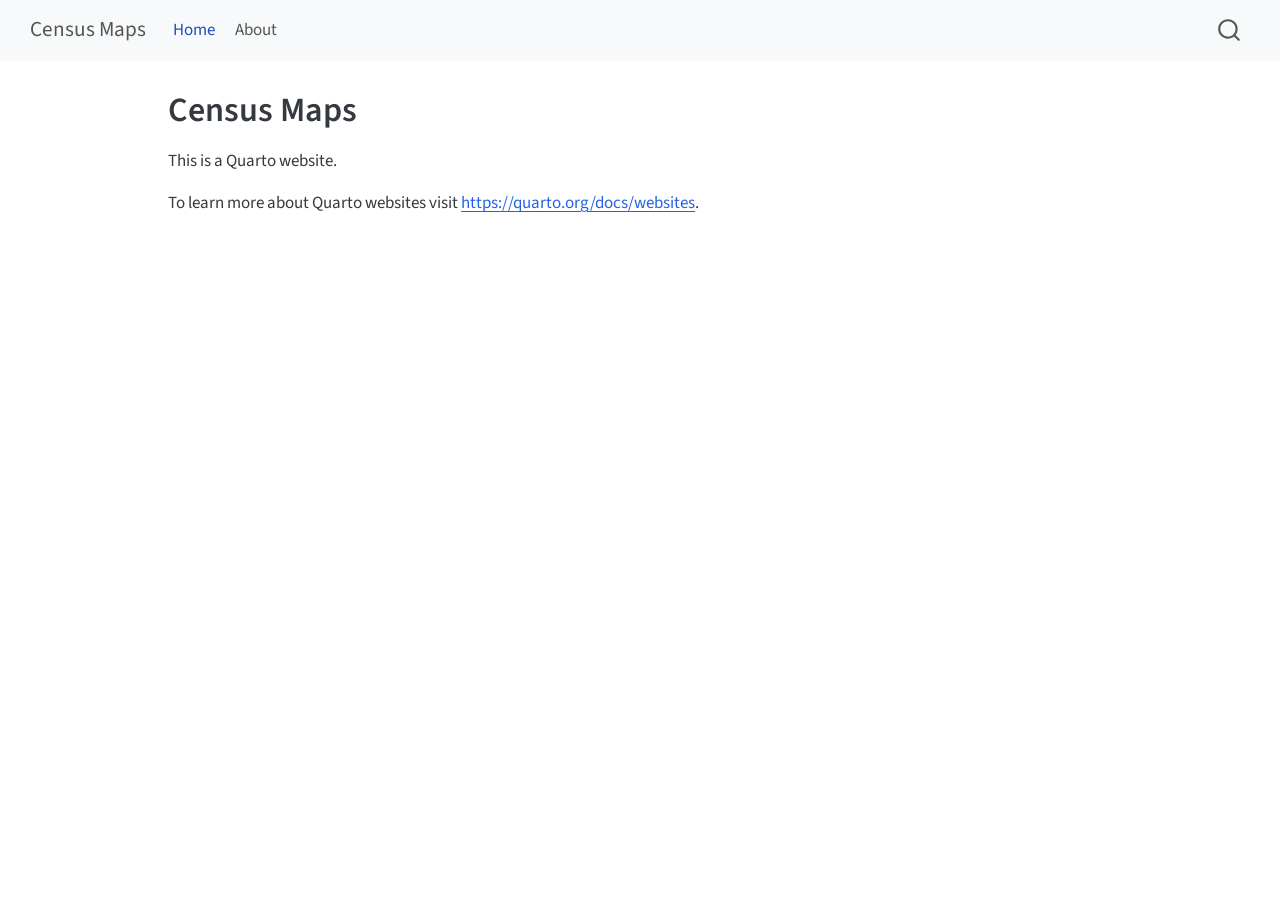
==== index.html @ aabd36a9 "Built site for gh-pages" ====
<!DOCTYPE html>
<html xmlns="http://www.w3.org/1999/xhtml" lang="en" xml:lang="en"><head>

<meta charset="utf-8">
<meta name="generator" content="quarto-1.10.19">

<meta name="viewport" content="width=device-width, initial-scale=1.0, user-scalable=yes">


<title>Census Maps</title>
<style>
/* Default styles provided by pandoc.
** See https://pandoc.org/MANUAL.html#variables-for-html for config info.
*/
span.smallcaps{font-variant: small-caps;}
div.columns{display: flex; gap: 1.5em;}
div.column{flex: auto;}
@media screen {
div.columns{gap: min(4vw, 1.5em);}
div.column{overflow-x: auto;}
}
div.hanging-indent{margin-left: 1.5em; text-indent: -1.5em;}
ul.task-list{list-style: none;}
ul.task-list li input[type="checkbox"] {
  width: 0.8em;
  margin: 0 0.8em 0.2em -1em; /* quarto-specific, see https://github.com/quarto-dev/quarto-cli/issues/4556 */ 
  vertical-align: middle;
}
</style>


<script src="site_libs/quarto-nav/quarto-nav.js"></script>
<script src="site_libs/quarto-nav/headroom.min.js"></script>
<script src="site_libs/clipboard/clipboard.min.js"></script>
<script src="site_libs/quarto-search/autocomplete.umd.js"></script>
<script src="site_libs/quarto-search/fuse.min.js"></script>
<script src="site_libs/quarto-search/quarto-search.js"></script>
<meta name="quarto:offset" content="./">
<script src="site_libs/quarto-html/quarto.js" type="module"></script>
<script src="site_libs/quarto-html/tabsets/tabsets.js" type="module"></script>
<script src="site_libs/quarto-html/popper.min.js"></script>
<script src="site_libs/quarto-html/tippy.umd.min.js"></script>
<script src="site_libs/quarto-html/anchor.min.js"></script>
<link href="site_libs/quarto-html/tippy.css" rel="stylesheet">
<link href="site_libs/quarto-html/quarto-syntax-highlighting-bf27225e3a48a9273f3daa8f8e829971.css" rel="stylesheet" id="quarto-text-highlighting-styles">
<script src="site_libs/bootstrap/bootstrap.min.js"></script>
<link href="site_libs/bootstrap/bootstrap-icons.css" rel="stylesheet">
<link href="site_libs/bootstrap/bootstrap-22ddd0bc8811bb05b22c9f1af5ad3da3.min.css" rel="stylesheet" append-hash="true" id="quarto-bootstrap" data-mode="light">
<script id="quarto-search-options" type="application/json">{
  "location": "navbar",
  "copy-button": false,
  "collapse-after": 3,
  "panel-placement": "end",
  "type": "overlay",
  "limit": 50,
  "keyboard-shortcut": [
    "f",
    "/",
    "s"
  ],
  "show-item-context": false,
  "language": {
    "search-no-results-text": "No results",
    "search-matching-documents-text": "matching documents",
    "search-copy-link-title": "Copy link to search",
    "search-hide-matches-text": "Hide additional matches",
    "search-more-match-text": "more match in this document",
    "search-more-matches-text": "more matches in this document",
    "search-clear-button-title": "Clear",
    "search-text-placeholder": "",
    "search-detached-cancel-button-title": "Cancel",
    "search-submit-button-title": "Submit",
    "search-label": "Search"
  }
}</script>


<link rel="stylesheet" href="styles.css">
</head>

<body class="nav-fixed quarto-light">

<div id="quarto-search-results"></div>
  <header id="quarto-header" class="headroom fixed-top">
    <nav class="navbar navbar-expand-lg " data-bs-theme="dark">
      <div class="navbar-container container-fluid">
      <div class="navbar-brand-container mx-auto">
    <a class="navbar-brand" href="./index.html">
    <span class="navbar-title">Census Maps</span>
    </a>
  </div>
            <div id="quarto-search" class="" title="Search"></div>
          <button class="navbar-toggler" type="button" data-bs-toggle="collapse" data-bs-target="#navbarCollapse" aria-controls="navbarCollapse" role="menu" aria-expanded="false" aria-label="Toggle navigation" onclick="if (window.quartoToggleHeadroom) { window.quartoToggleHeadroom(); }">
  <span class="navbar-toggler-icon"></span>
</button>
          <div class="collapse navbar-collapse" id="navbarCollapse">
            <ul class="navbar-nav navbar-nav-scroll me-auto">
  <li class="nav-item">
    <a class="nav-link active" href="./index.html" aria-current="page"> 
<span class="menu-text">Home</span></a>
  </li>  
  <li class="nav-item">
    <a class="nav-link" href="./about.html"> 
<span class="menu-text">About</span></a>
  </li>  
</ul>
          </div> <!-- /navcollapse -->
            <div class="quarto-navbar-tools">
</div>
      </div> <!-- /container-fluid -->
    </nav>
</header>
<!-- content -->
<div id="quarto-content" class="quarto-container page-columns page-rows-contents page-layout-article page-navbar">
<!-- sidebar -->
<!-- margin-sidebar -->
    <div id="quarto-margin-sidebar" class="sidebar margin-sidebar zindex-bottom">
        
    </div>
<!-- main -->
<main class="content" id="quarto-document-content">

<header id="title-block-header" class="quarto-title-block default">
<div class="quarto-title">
<h1 class="title">Census Maps</h1>
</div>



<div class="quarto-title-meta">

    
  
    
  </div>
  


</header>


<p>This is a Quarto website.</p>
<p>To learn more about Quarto websites visit <a href="https://quarto.org/docs/websites" class="uri">https://quarto.org/docs/websites</a>.</p>



</main> <!-- /main -->
<script id="quarto-html-after-body" type="application/javascript">
  window.document.addEventListener("DOMContentLoaded", function (event) {
    const icon = "";
    const anchorJS = new window.AnchorJS();
    anchorJS.options = {
      placement: 'right',
      icon: icon
    };
    anchorJS.add('.anchored');
    const isCodeAnnotation = (el) => {
      for (const clz of el.classList) {
        if (clz.startsWith('code-annotation-')) {                     
          return true;
        }
      }
      return false;
    }
    const onCopySuccess = function(e) {
      // button target
      const button = e.trigger;
      // don't keep focus
      button.blur();
      // flash "checked"
      button.classList.add('code-copy-button-checked');
      var currentTitle = button.getAttribute("title");
      button.setAttribute("title", "Copied!");
      let tooltip;
      if (window.bootstrap) {
        button.setAttribute("data-bs-toggle", "tooltip");
        button.setAttribute("data-bs-placement", "left");
        button.setAttribute("data-bs-title", "Copied!");
        tooltip = new bootstrap.Tooltip(button, 
          { trigger: "manual", 
            customClass: "code-copy-button-tooltip",
            offset: [0, -8]});
        tooltip.show();    
      }
      setTimeout(function() {
        if (tooltip) {
          tooltip.hide();
          button.removeAttribute("data-bs-title");
          button.removeAttribute("data-bs-toggle");
          button.removeAttribute("data-bs-placement");
        }
        button.setAttribute("title", currentTitle);
        button.classList.remove('code-copy-button-checked');
      }, 1000);
      // clear code selection
      e.clearSelection();
    }
    const getTextToCopy = function(trigger) {
      const outerScaffold = trigger.parentElement.cloneNode(true);
      const codeEl = outerScaffold.querySelector('code');
      for (const childEl of codeEl.children) {
        if (isCodeAnnotation(childEl)) {
          childEl.remove();
        }
      }
      return codeEl.innerText;
    }
    const clipboard = new window.ClipboardJS('.code-copy-button:not([data-in-quarto-modal])', {
      text: getTextToCopy
    });
    clipboard.on('success', onCopySuccess);
    if (window.document.getElementById('quarto-embedded-source-code-modal')) {
      const clipboardModal = new window.ClipboardJS('.code-copy-button[data-in-quarto-modal]', {
        text: getTextToCopy,
        container: window.document.getElementById('quarto-embedded-source-code-modal')
      });
      clipboardModal.on('success', onCopySuccess);
    }
      var localhostRegex = new RegExp(/^(?:http|https):\/\/localhost\:?[0-9]*\//);
      var mailtoRegex = new RegExp(/^mailto:/);
        var filterRegex = new RegExp('/' + window.location.host + '/');
      var isInternal = (href) => {
          return filterRegex.test(href) || localhostRegex.test(href) || mailtoRegex.test(href);
      }
      // Inspect non-navigation links and adorn them if external
     var links = window.document.querySelectorAll('a[href]:not(.nav-link):not(.navbar-brand):not(.toc-action):not(.sidebar-link):not(.sidebar-item-toggle):not(.pagination-link):not(.no-external):not([aria-hidden]):not(.dropdown-item):not(.quarto-navigation-tool):not(.about-link)');
      for (var i=0; i<links.length; i++) {
        const link = links[i];
        if (!isInternal(link.href)) {
          // undo the damage that might have been done by quarto-nav.js in the case of
          // links that we want to consider external
          if (link.dataset.originalHref !== undefined) {
            link.href = link.dataset.originalHref;
          }
        }
      }
    function tippyHover(el, contentFn, onTriggerFn, onUntriggerFn) {
      const config = {
        allowHTML: true,
        maxWidth: 500,
        delay: 100,
        arrow: false,
        appendTo: function(el) {
            return el.parentElement;
        },
        interactive: true,
        interactiveBorder: 10,
        theme: 'quarto',
        placement: 'bottom-start',
      };
      if (contentFn) {
        config.content = contentFn;
      }
      if (onTriggerFn) {
        config.onTrigger = onTriggerFn;
      }
      if (onUntriggerFn) {
        config.onUntrigger = onUntriggerFn;
      }
      window.tippy(el, config); 
    }
    const noterefs = window.document.querySelectorAll('a[role="doc-noteref"]');
    for (var i=0; i<noterefs.length; i++) {
      const ref = noterefs[i];
      tippyHover(ref, function() {
        // use id or data attribute instead here
        let href = ref.getAttribute('data-footnote-href') || ref.getAttribute('href');
        try { href = new URL(href).hash; } catch {}
        const id = href.replace(/^#\/?/, "");
        const note = window.document.getElementById(id);
        if (note) {
          return note.innerHTML;
        } else {
          return "";
        }
      });
    }
    const xrefs = window.document.querySelectorAll('a.quarto-xref');
    const processXRef = (id, note) => {
      // Strip column container classes
      const stripColumnClz = (el) => {
        el.classList.remove("page-full", "page-columns");
        if (el.children) {
          for (const child of el.children) {
            stripColumnClz(child);
          }
        }
      }
      stripColumnClz(note)
      if (id === null || id.startsWith('sec-')) {
        // Special case sections, only their first couple elements
        const container = document.createElement("div");
        if (note.children && note.children.length > 2) {
          container.appendChild(note.children[0].cloneNode(true));
          for (let i = 1; i < note.children.length; i++) {
            const child = note.children[i];
            if (child.tagName === "P" && child.innerText === "") {
              continue;
            } else {
              container.appendChild(child.cloneNode(true));
              break;
            }
          }
          if (window.Quarto?.typesetMath) {
            window.Quarto.typesetMath(container);
          }
          return container.innerHTML
        } else {
          if (window.Quarto?.typesetMath) {
            window.Quarto.typesetMath(note);
          }
          return note.innerHTML;
        }
      } else {
        // Remove any anchor links if they are present
        const anchorLink = note.querySelector('a.anchorjs-link');
        if (anchorLink) {
          anchorLink.remove();
        }
        if (window.Quarto?.typesetMath) {
          window.Quarto.typesetMath(note);
        }
        if (note.classList.contains("callout")) {
          return note.outerHTML;
        } else {
          return note.innerHTML;
        }
      }
    }
    for (var i=0; i<xrefs.length; i++) {
      const xref = xrefs[i];
      tippyHover(xref, undefined, function(instance) {
        instance.disable();
        let url = xref.getAttribute('href');
        let hash = undefined; 
        if (url.startsWith('#')) {
          hash = url;
        } else {
          try { hash = new URL(url).hash; } catch {}
        }
        if (hash) {
          const id = hash.replace(/^#\/?/, "");
          const note = window.document.getElementById(id);
          if (note !== null) {
            try {
              const html = processXRef(id, note.cloneNode(true));
              instance.setContent(html);
            } finally {
              instance.enable();
              instance.show();
            }
          } else {
            // See if we can fetch this
            fetch(url.split('#')[0])
            .then(res => res.text())
            .then(html => {
              const parser = new DOMParser();
              const htmlDoc = parser.parseFromString(html, "text/html");
              const note = htmlDoc.getElementById(id);
              if (note !== null) {
                const html = processXRef(id, note);
                instance.setContent(html);
              } 
            }).finally(() => {
              instance.enable();
              instance.show();
            });
          }
        } else {
          // See if we can fetch a full url (with no hash to target)
          // This is a special case and we should probably do some content thinning / targeting
          fetch(url)
          .then(res => res.text())
          .then(html => {
            const parser = new DOMParser();
            const htmlDoc = parser.parseFromString(html, "text/html");
            const note = htmlDoc.querySelector('main.content');
            if (note !== null) {
              // This should only happen for chapter cross references
              // (since there is no id in the URL)
              // remove the first header
              if (note.children.length > 0 && note.children[0].tagName === "HEADER") {
                note.children[0].remove();
              }
              const html = processXRef(null, note);
              instance.setContent(html);
            } 
          }).finally(() => {
            instance.enable();
            instance.show();
          });
        }
      }, function(instance) {
      });
    }
        let selectedAnnoteEl;
        const selectorForAnnotation = ( cell, annotation) => {
          let cellAttr = 'data-code-cell="' + cell + '"';
          let lineAttr = 'data-code-annotation="' +  annotation + '"';
          const selector = 'span[' + cellAttr + '][' + lineAttr + ']';
          return selector;
        }
        const selectCodeLines = (annoteEl) => {
          const doc = window.document;
          const targetCell = annoteEl.getAttribute("data-target-cell");
          const targetAnnotation = annoteEl.getAttribute("data-target-annotation");
          const annoteSpan = window.document.querySelector(selectorForAnnotation(targetCell, targetAnnotation));
          const lines = annoteSpan.getAttribute("data-code-lines").split(",");
          const lineIds = lines.map((line) => {
            return targetCell + "-" + line;
          })
          let top = null;
          let height = null;
          let parent = null;
          if (lineIds.length > 0) {
              //compute the position of the single el (top and bottom and make a div)
              const el = window.document.getElementById(lineIds[0]);
              top = el.offsetTop;
              height = el.offsetHeight;
              parent = el.parentElement.parentElement;
            if (lineIds.length > 1) {
              const lastEl = window.document.getElementById(lineIds[lineIds.length - 1]);
              const bottom = lastEl.offsetTop + lastEl.offsetHeight;
              height = bottom - top;
            }
            if (top !== null && height !== null && parent !== null) {
              // cook up a div (if necessary) and position it 
              let div = window.document.getElementById("code-annotation-line-highlight");
              if (div === null) {
                div = window.document.createElement("div");
                div.setAttribute("id", "code-annotation-line-highlight");
                div.style.position = 'absolute';
                parent.appendChild(div);
              }
              div.style.top = top - 2 + "px";
              div.style.height = height + 4 + "px";
              div.style.left = 0;
              let gutterDiv = window.document.getElementById("code-annotation-line-highlight-gutter");
              if (gutterDiv === null) {
                gutterDiv = window.document.createElement("div");
                gutterDiv.setAttribute("id", "code-annotation-line-highlight-gutter");
                gutterDiv.style.position = 'absolute';
                const codeCell = window.document.getElementById(targetCell);
                const gutter = codeCell.querySelector('.code-annotation-gutter');
                gutter.appendChild(gutterDiv);
              }
              gutterDiv.style.top = top - 2 + "px";
              gutterDiv.style.height = height + 4 + "px";
            }
            selectedAnnoteEl = annoteEl;
          }
        };
        const unselectCodeLines = () => {
          const elementsIds = ["code-annotation-line-highlight", "code-annotation-line-highlight-gutter"];
          elementsIds.forEach((elId) => {
            const div = window.document.getElementById(elId);
            if (div) {
              div.remove();
            }
          });
          selectedAnnoteEl = undefined;
        };
          // Handle positioning of the toggle
      window.addEventListener(
        "resize",
        throttle(() => {
          elRect = undefined;
          if (selectedAnnoteEl) {
            selectCodeLines(selectedAnnoteEl);
          }
        }, 10)
      );
      function throttle(fn, ms) {
      let throttle = false;
      let timer;
        return (...args) => {
          if(!throttle) { // first call gets through
              fn.apply(this, args);
              throttle = true;
          } else { // all the others get throttled
              if(timer) clearTimeout(timer); // cancel #2
              timer = setTimeout(() => {
                fn.apply(this, args);
                timer = throttle = false;
              }, ms);
          }
        };
      }
        // Attach click handler to the DT
        const annoteDls = window.document.querySelectorAll('dt[data-target-cell]');
        for (const annoteDlNode of annoteDls) {
          annoteDlNode.addEventListener('click', (event) => {
            const clickedEl = event.target;
            if (clickedEl !== selectedAnnoteEl) {
              unselectCodeLines();
              const activeEl = window.document.querySelector('dt[data-target-cell].code-annotation-active');
              if (activeEl) {
                activeEl.classList.remove('code-annotation-active');
              }
              selectCodeLines(clickedEl);
              clickedEl.classList.add('code-annotation-active');
            } else {
              // Unselect the line
              unselectCodeLines();
              clickedEl.classList.remove('code-annotation-active');
            }
          });
        }
    const findCites = (el) => {
      const parentEl = el.parentElement;
      if (parentEl) {
        const cites = parentEl.dataset.cites;
        if (cites) {
          return {
            el,
            cites: cites.split(' ')
          };
        } else {
          return findCites(el.parentElement)
        }
      } else {
        return undefined;
      }
    };
    var bibliorefs = window.document.querySelectorAll('a[role="doc-biblioref"]');
    for (var i=0; i<bibliorefs.length; i++) {
      const ref = bibliorefs[i];
      const citeInfo = findCites(ref);
      if (citeInfo) {
        tippyHover(citeInfo.el, function() {
          var popup = window.document.createElement('div');
          citeInfo.cites.forEach(function(cite) {
            var citeDiv = window.document.createElement('div');
            citeDiv.classList.add('hanging-indent');
            citeDiv.classList.add('csl-entry');
            var biblioDiv = window.document.getElementById('ref-' + cite);
            if (biblioDiv) {
              citeDiv.innerHTML = biblioDiv.innerHTML;
            }
            popup.appendChild(citeDiv);
          });
          return popup.innerHTML;
        });
      }
    }
  });
  </script>
</div> <!-- /content -->




</body></html>
---- site_libs/quarto-html/tippy.css ----
.tippy-box[data-animation=fade][data-state=hidden]{opacity:0}[data-tippy-root]{max-width:calc(100vw - 10px)}.tippy-box{position:relative;background-color:#333;color:#fff;border-radius:4px;font-size:14px;line-height:1.4;white-space:normal;outline:0;transition-property:transform,visibility,opacity}.tippy-box[data-placement^=top]>.tippy-arrow{bottom:0}.tippy-box[data-placement^=top]>.tippy-arrow:before{bottom:-7px;left:0;border-width:8px 8px 0;border-top-color:initial;transform-origin:center top}.tippy-box[data-placement^=bottom]>.tippy-arrow{top:0}.tippy-box[data-placement^=bottom]>.tippy-arrow:before{top:-7px;left:0;border-width:0 8px 8px;border-bottom-color:initial;transform-origin:center bottom}.tippy-box[data-placement^=left]>.tippy-arrow{right:0}.tippy-box[data-placement^=left]>.tippy-arrow:before{border-width:8px 0 8px 8px;border-left-color:initial;right:-7px;transform-origin:center left}.tippy-box[data-placement^=right]>.tippy-arrow{left:0}.tippy-box[data-placement^=right]>.tippy-arrow:before{left:-7px;border-width:8px 8px 8px 0;border-right-color:initial;transform-origin:center right}.tippy-box[data-inertia][data-state=visible]{transition-timing-function:cubic-bezier(.54,1.5,.38,1.11)}.tippy-arrow{width:16px;height:16px;color:#333}.tippy-arrow:before{content:"";position:absolute;border-color:transparent;border-style:solid}.tippy-content{position:relative;padding:5px 9px;z-index:1}
---- site_libs/quarto-html/quarto-syntax-highlighting-bf27225e3a48a9273f3daa8f8e829971.css ----
/* quarto syntax highlight colors */
:root {
  --quarto-hl-ot-color: #003B4F;
  --quarto-hl-at-color: #657422;
  --quarto-hl-ss-color: #20794D;
  --quarto-hl-an-color: #5E5E5E;
  --quarto-hl-fu-color: #4758AB;
  --quarto-hl-st-color: #20794D;
  --quarto-hl-cf-color: #003B4F;
  --quarto-hl-op-color: #5E5E5E;
  --quarto-hl-er-color: #AD0000;
  --quarto-hl-bn-color: #AD0000;
  --quarto-hl-al-color: #AD0000;
  --quarto-hl-va-color: #111111;
  --quarto-hl-bu-color: inherit;
  --quarto-hl-ex-color: inherit;
  --quarto-hl-pp-color: #AD0000;
  --quarto-hl-in-color: #5E5E5E;
  --quarto-hl-vs-color: #20794D;
  --quarto-hl-wa-color: #5E5E5E;
  --quarto-hl-do-color: #5E5E5E;
  --quarto-hl-im-color: #00769E;
  --quarto-hl-ch-color: #20794D;
  --quarto-hl-dt-color: #AD0000;
  --quarto-hl-fl-color: #AD0000;
  --quarto-hl-co-color: #5E5E5E;
  --quarto-hl-cv-color: #5E5E5E;
  --quarto-hl-cn-color: #8f5902;
  --quarto-hl-sc-color: #5E5E5E;
  --quarto-hl-dv-color: #AD0000;
  --quarto-hl-kw-color: #003B4F;
}

/* other quarto variables */
:root {
  --quarto-font-monospace: SFMono-Regular, Menlo, Monaco, Consolas, "Liberation Mono", "Courier New", monospace;
}

/* syntax highlight based on Pandoc's rules */
pre > code.sourceCode > span {
  color: #003B4F;
}

code.sourceCode > span {
  color: #003B4F;
}

div.sourceCode,
div.sourceCode pre.sourceCode {
  color: #003B4F;
}

/* Normal */
code span {
  color: #003B4F;
}

/* Alert */
code span.al {
  color: #AD0000;
  font-style: inherit;
}

/* Annotation */
code span.an {
  color: #5E5E5E;
  font-style: inherit;
}

/* Attribute */
code span.at {
  color: #657422;
  font-style: inherit;
}

/* BaseN */
code span.bn {
  color: #AD0000;
  font-style: inherit;
}

/* BuiltIn */
code span.bu {
  font-style: inherit;
}

/* ControlFlow */
code span.cf {
  color: #003B4F;
  font-weight: bold;
  font-style: inherit;
}

/* Char */
code span.ch {
  color: #20794D;
  font-style: inherit;
}

/* Constant */
code span.cn {
  color: #8f5902;
  font-style: inherit;
}

/* Comment */
code span.co {
  color: #5E5E5E;
  font-style: inherit;
}

/* CommentVar */
code span.cv {
  color: #5E5E5E;
  font-style: italic;
}

/* Documentation */
code span.do {
  color: #5E5E5E;
  font-style: italic;
}

/* DataType */
code span.dt {
  color: #AD0000;
  font-style: inherit;
}

/* DecVal */
code span.dv {
  color: #AD0000;
  font-style: inherit;
}

/* Error */
code span.er {
  color: #AD0000;
  font-style: inherit;
}

/* Extension */
code span.ex {
  font-style: inherit;
}

/* Float */
code span.fl {
  color: #AD0000;
  font-style: inherit;
}

/* Function */
code span.fu {
  color: #4758AB;
  font-style: inherit;
}

/* Import */
code span.im {
  color: #00769E;
  font-style: inherit;
}

/* Information */
code span.in {
  color: #5E5E5E;
  font-style: inherit;
}

/* Keyword */
code span.kw {
  color: #003B4F;
  font-weight: bold;
  font-style: inherit;
}

/* Operator */
code span.op {
  color: #5E5E5E;
  font-style: inherit;
}

/* Other */
code span.ot {
  color: #003B4F;
  font-style: inherit;
}

/* Preprocessor */
code span.pp {
  color: #AD0000;
  font-style: inherit;
}

/* SpecialChar */
code span.sc {
  color: #5E5E5E;
  font-style: inherit;
}

/* SpecialString */
code span.ss {
  color: #20794D;
  font-style: inherit;
}

/* String */
code span.st {
  color: #20794D;
  font-style: inherit;
}

/* Variable */
code span.va {
  color: #111111;
  font-style: inherit;
}

/* VerbatimString */
code span.vs {
  color: #20794D;
  font-style: inherit;
}

/* Warning */
code span.wa {
  color: #5E5E5E;
  font-style: italic;
}

.prevent-inlining {
  content: "</";
}

/*# sourceMappingURL=8be38f48d34c45af72792cbd699585e7.css.map */
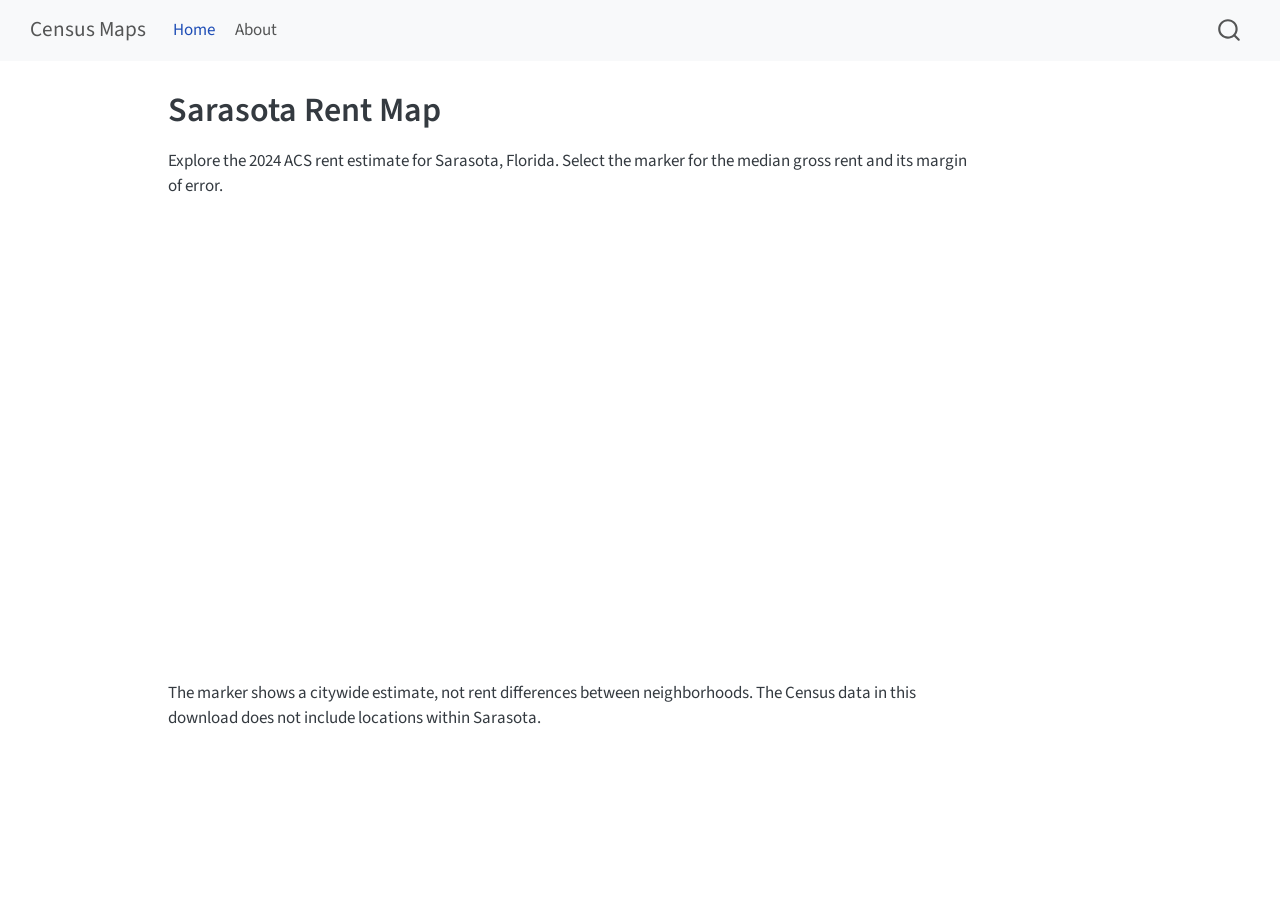
==== commit 5b434779: "Built site for gh-pages" ====
--- a/index.html
+++ b/index.html
@@ -7,7 +7,7 @@
 <meta name="viewport" content="width=device-width, initial-scale=1.0, user-scalable=yes">
 
 
-<title>Census Maps</title>
+<title>Sarasota Rent Map – Census Maps</title>
 <style>
 /* Default styles provided by pandoc.
 ** See https://pandoc.org/MANUAL.html#variables-for-html for config info.
@@ -73,6 +73,18 @@
     "search-label": "Search"
   }
 }</script>
+<link href="site_libs/htmltools-fill-0.5.9/fill.css" rel="stylesheet">
+<script src="site_libs/htmlwidgets-1.6.4/htmlwidgets.js"></script>
+<script src="site_libs/jquery-3.6.0/jquery-3.6.0.min.js"></script>
+<link href="site_libs/leaflet-1.3.1/leaflet.css" rel="stylesheet">
+<script src="site_libs/leaflet-1.3.1/leaflet.js"></script>
+<link href="site_libs/leafletfix-1.0.0/leafletfix.css" rel="stylesheet">
+<script src="site_libs/proj4-2.6.2/proj4.min.js"></script>
+<script src="site_libs/Proj4Leaflet-1.0.1/proj4leaflet.js"></script>
+<link href="site_libs/rstudio_leaflet-1.3.1/rstudio_leaflet.css" rel="stylesheet">
+<script src="site_libs/leaflet-binding-2.2.3/leaflet.js"></script>
+<script src="site_libs/leaflet-providers-3.0.0/leaflet-providers.js"></script>
+<script src="site_libs/leaflet-providers-plugin-2.2.3/leaflet-providers-plugin.js"></script>
 
 
 <link rel="stylesheet" href="styles.css">
@@ -122,7 +134,7 @@
 
 <header id="title-block-header" class="quarto-title-block default">
 <div class="quarto-title">
-<h1 class="title">Census Maps</h1>
+<h1 class="title">Sarasota Rent Map</h1>
 </div>
 
 
@@ -139,8 +151,14 @@
 </header>
 
 
-<p>This is a Quarto website.</p>
-<p>To learn more about Quarto websites visit <a href="https://quarto.org/docs/websites" class="uri">https://quarto.org/docs/websites</a>.</p>
+<p>Explore the 2024 ACS rent estimate for Sarasota, Florida. Select the marker for the median gross rent and its margin of error.</p>
+<div class="cell">
+<div class="cell-output-display">
+<div class="leaflet html-widget html-fill-item" id="htmlwidget-4da584376ddda4f955c7" style="width:100%;height:464px;"></div>
+<script type="application/json" data-for="htmlwidget-4da584376ddda4f955c7">{"x":{"options":{"crs":{"crsClass":"L.CRS.EPSG3857","code":null,"proj4def":null,"projectedBounds":null,"options":{}}},"calls":[{"method":"addProviderTiles","args":["CartoDB.Positron",null,null,{"errorTileUrl":"","noWrap":false,"detectRetina":false}]},{"method":"addCircleMarkers","args":[27.3364,-82.5307,12,null,null,{"interactive":true,"className":"","stroke":true,"color":"#ffffff","weight":3,"opacity":0.5,"fill":true,"fillColor":"#d9485f","fillOpacity":0.9},null,null,"<strong>Sarasota, Florida<\/strong><br>Median gross rent: $1,684 per month<br>Margin of error: ±$72<br><small>2020–2024 ACS 5-year estimate<\/small>",null,"Sarasota, Florida",{"interactive":false,"permanent":false,"direction":"auto","opacity":1,"offset":[0,0],"textsize":"10px","textOnly":false,"className":"","sticky":true},null]}],"setView":[[27.3364,-82.5307],12,[]],"limits":{"lat":[27.3364,27.3364],"lng":[-82.5307,-82.5307]}},"evals":[],"jsHooks":[]}</script>
+</div>
+</div>
+<p>The marker shows a citywide estimate, not rent differences between neighborhoods. The Census data in this download does not include locations within Sarasota.</p>
 
 
 
@@ -218,7 +236,7 @@
     }
       var localhostRegex = new RegExp(/^(?:http|https):\/\/localhost\:?[0-9]*\//);
       var mailtoRegex = new RegExp(/^mailto:/);
-        var filterRegex = new RegExp('/' + window.location.host + '/');
+        var filterRegex = new RegExp("https:\/\/ithaxton30-crypto\.github\.io\/census-mapping\/");
       var isInternal = (href) => {
           return filterRegex.test(href) || localhostRegex.test(href) || mailtoRegex.test(href);
       }
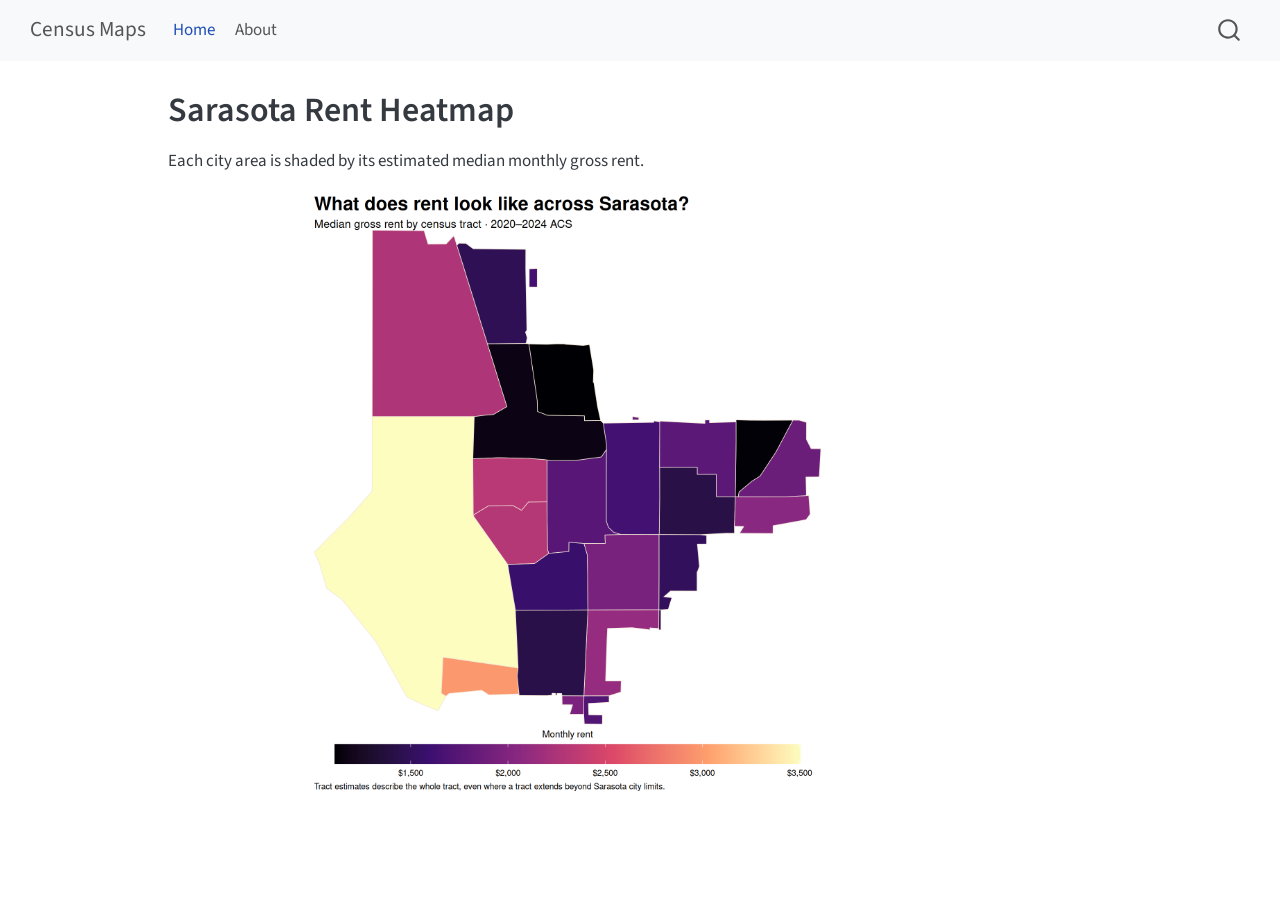
==== commit f525fa88: "Built site for gh-pages" ====
--- a/index.html
+++ b/index.html
@@ -7,7 +7,7 @@
 <meta name="viewport" content="width=device-width, initial-scale=1.0, user-scalable=yes">
 
 
-<title>Sarasota Rent Map – Census Maps</title>
+<title>Sarasota Rent Heatmap – Census Maps</title>
 <style>
 /* Default styles provided by pandoc.
 ** See https://pandoc.org/MANUAL.html#variables-for-html for config info.
@@ -73,18 +73,6 @@
     "search-label": "Search"
   }
 }</script>
-<link href="site_libs/htmltools-fill-0.5.9/fill.css" rel="stylesheet">
-<script src="site_libs/htmlwidgets-1.6.4/htmlwidgets.js"></script>
-<script src="site_libs/jquery-3.6.0/jquery-3.6.0.min.js"></script>
-<link href="site_libs/leaflet-1.3.1/leaflet.css" rel="stylesheet">
-<script src="site_libs/leaflet-1.3.1/leaflet.js"></script>
-<link href="site_libs/leafletfix-1.0.0/leafletfix.css" rel="stylesheet">
-<script src="site_libs/proj4-2.6.2/proj4.min.js"></script>
-<script src="site_libs/Proj4Leaflet-1.0.1/proj4leaflet.js"></script>
-<link href="site_libs/rstudio_leaflet-1.3.1/rstudio_leaflet.css" rel="stylesheet">
-<script src="site_libs/leaflet-binding-2.2.3/leaflet.js"></script>
-<script src="site_libs/leaflet-providers-3.0.0/leaflet-providers.js"></script>
-<script src="site_libs/leaflet-providers-plugin-2.2.3/leaflet-providers-plugin.js"></script>
 
 
 <link rel="stylesheet" href="styles.css">
@@ -134,7 +122,7 @@
 
 <header id="title-block-header" class="quarto-title-block default">
 <div class="quarto-title">
-<h1 class="title">Sarasota Rent Map</h1>
+<h1 class="title">Sarasota Rent Heatmap</h1>
 </div>
 
 
@@ -151,14 +139,16 @@
 </header>
 
 
-<p>Explore the 2024 ACS rent estimate for Sarasota, Florida. Select the marker for the median gross rent and its margin of error.</p>
+<p>Each city area is shaded by its estimated median monthly gross rent.</p>
 <div class="cell">
 <div class="cell-output-display">
-<div class="leaflet html-widget html-fill-item" id="htmlwidget-4da584376ddda4f955c7" style="width:100%;height:464px;"></div>
-<script type="application/json" data-for="htmlwidget-4da584376ddda4f955c7">{"x":{"options":{"crs":{"crsClass":"L.CRS.EPSG3857","code":null,"proj4def":null,"projectedBounds":null,"options":{}}},"calls":[{"method":"addProviderTiles","args":["CartoDB.Positron",null,null,{"errorTileUrl":"","noWrap":false,"detectRetina":false}]},{"method":"addCircleMarkers","args":[27.3364,-82.5307,12,null,null,{"interactive":true,"className":"","stroke":true,"color":"#ffffff","weight":3,"opacity":0.5,"fill":true,"fillColor":"#d9485f","fillOpacity":0.9},null,null,"<strong>Sarasota, Florida<\/strong><br>Median gross rent: $1,684 per month<br>Margin of error: ±$72<br><small>2020–2024 ACS 5-year estimate<\/small>",null,"Sarasota, Florida",{"interactive":false,"permanent":false,"direction":"auto","opacity":1,"offset":[0,0],"textsize":"10px","textOnly":false,"className":"","sticky":true},null]}],"setView":[[27.3364,-82.5307],12,[]],"limits":{"lat":[27.3364,27.3364],"lng":[-82.5307,-82.5307]}},"evals":[],"jsHooks":[]}</script>
+<div>
+<figure class="figure">
+<p><img src="index_files/figure-html/unnamed-chunk-1-1.png" class="img-fluid figure-img" style="width:100.0%"></p>
+</figure>
 </div>
 </div>
-<p>The marker shows a citywide estimate, not rent differences between neighborhoods. The Census data in this download does not include locations within Sarasota.</p>
+</div>
 
 
 
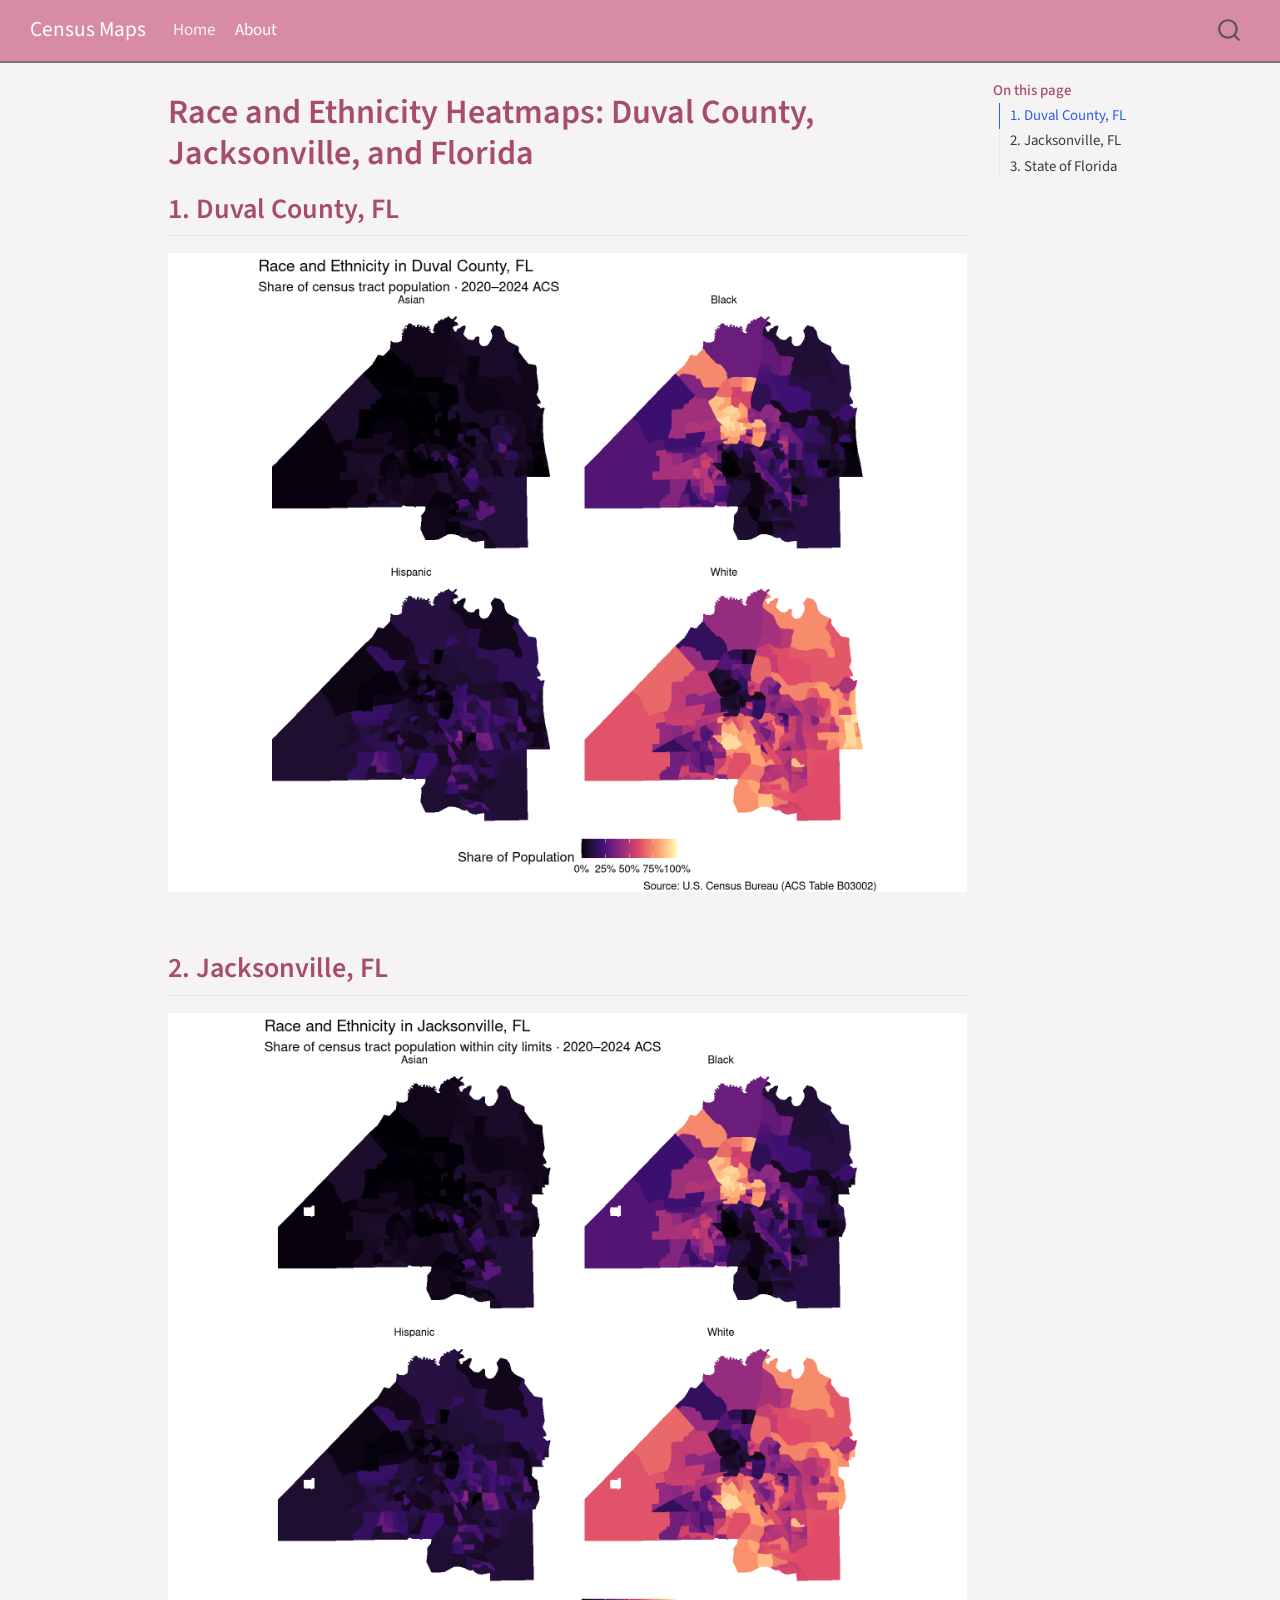
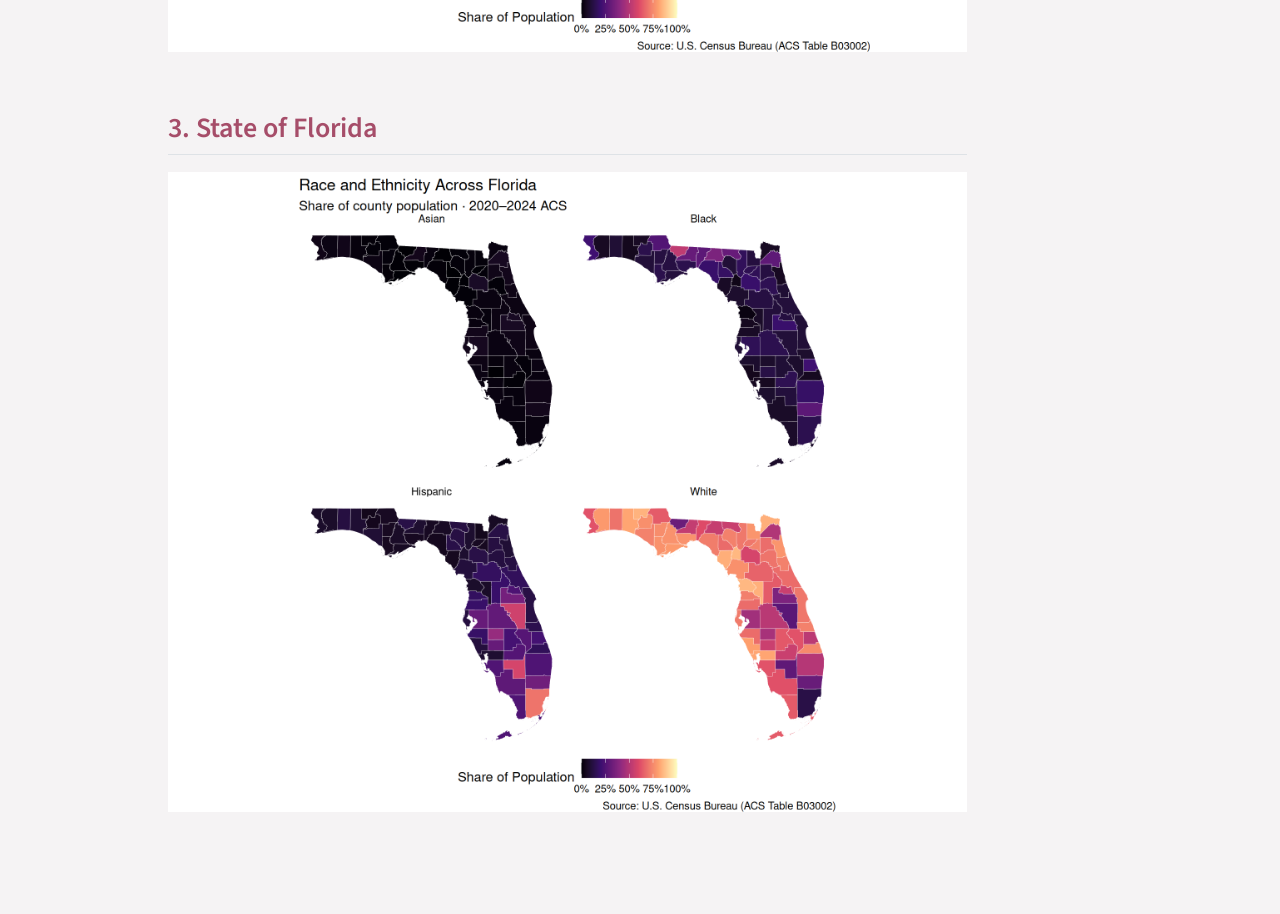
==== commit f4d06363: "Built site for gh-pages" ====
--- a/index.html
+++ b/index.html
@@ -7,7 +7,7 @@
 <meta name="viewport" content="width=device-width, initial-scale=1.0, user-scalable=yes">
 
 
-<title>Sarasota Rent Heatmap – Census Maps</title>
+<title>Race and Ethnicity Heatmaps: Duval County, Jacksonville, and Florida – Census Maps</title>
 <style>
 /* Default styles provided by pandoc.
 ** See https://pandoc.org/MANUAL.html#variables-for-html for config info.
@@ -114,15 +114,23 @@
 <div id="quarto-content" class="quarto-container page-columns page-rows-contents page-layout-article page-navbar">
 <!-- sidebar -->
 <!-- margin-sidebar -->
-    <div id="quarto-margin-sidebar" class="sidebar margin-sidebar zindex-bottom">
-        
+    <div id="quarto-margin-sidebar" class="sidebar margin-sidebar">
+        <nav id="TOC" role="doc-toc" class="toc-active">
+    <h2 id="toc-title">On this page</h2>
+   
+  <ul>
+  <li><a href="#duval-county-fl" id="toc-duval-county-fl" class="nav-link active" data-scroll-target="#duval-county-fl">1. Duval County, FL</a></li>
+  <li><a href="#jacksonville-fl" id="toc-jacksonville-fl" class="nav-link" data-scroll-target="#jacksonville-fl">2. Jacksonville, FL</a></li>
+  <li><a href="#state-of-florida" id="toc-state-of-florida" class="nav-link" data-scroll-target="#state-of-florida">3. State of Florida</a></li>
+  </ul>
+</nav>
     </div>
 <!-- main -->
 <main class="content" id="quarto-document-content">
 
 <header id="title-block-header" class="quarto-title-block default">
 <div class="quarto-title">
-<h1 class="title">Sarasota Rent Heatmap</h1>
+<h1 class="title">Race and Ethnicity Heatmaps: Duval County, Jacksonville, and Florida</h1>
 </div>
 
 
@@ -139,18 +147,44 @@
 </header>
 
 
-<p>Each city area is shaded by its estimated median monthly gross rent.</p>
+<section id="duval-county-fl" class="level2">
+<h2 class="anchored" data-anchor-id="duval-county-fl">1. Duval County, FL</h2>
 <div class="cell">
 <div class="cell-output-display">
 <div>
 <figure class="figure">
-<p><img src="index_files/figure-html/unnamed-chunk-1-1.png" class="img-fluid figure-img" style="width:100.0%"></p>
+<p><img src="index_files/figure-html/unnamed-chunk-2-1.png" class="img-fluid figure-img" width="960"></p>
 </figure>
 </div>
 </div>
 </div>
-
-
+</section>
+<section id="jacksonville-fl" class="level2">
+<h2 class="anchored" data-anchor-id="jacksonville-fl">2. Jacksonville, FL</h2>
+<div class="cell">
+<div class="cell-output-display">
+<div>
+<figure class="figure">
+<p><img src="index_files/figure-html/unnamed-chunk-3-1.png" class="img-fluid figure-img" width="960"></p>
+</figure>
+</div>
+</div>
+</div>
+</section>
+<section id="state-of-florida" class="level2">
+<h2 class="anchored" data-anchor-id="state-of-florida">3. State of Florida</h2>
+<div class="cell">
+<div class="cell-output-display">
+<div>
+<figure class="figure">
+<p><img src="index_files/figure-html/unnamed-chunk-4-1.png" class="img-fluid figure-img" width="960"></p>
+</figure>
+</div>
+</div>
+</div>
+
+
+</section>
 
 </main> <!-- /main -->
 <script id="quarto-html-after-body" type="application/javascript">
--- a/styles.css
+++ b/styles.css
@@ -0,0 +1,33 @@
+/* Pink and grey page color scheme */
+body {
+  background-color: #f5f3f4;
+  color: #3d3a3c;
+}
+
+.navbar {
+  background-color: #d88ca3 !important;
+  border-bottom: 2px solid #7a7276;
+}
+
+.navbar-brand,
+.navbar-nav .nav-link {
+  color: #ffffff !important;
+}
+
+.navbar-nav .nav-link:hover,
+.navbar-nav .nav-link.active {
+  color: #f5f3f4 !important;
+}
+
+h1, h2, h3, .title {
+  color: #a64d69;
+}
+
+a {
+  color: #b85675;
+}
+
+a:hover {
+  color: #7a7276;
+}
+
